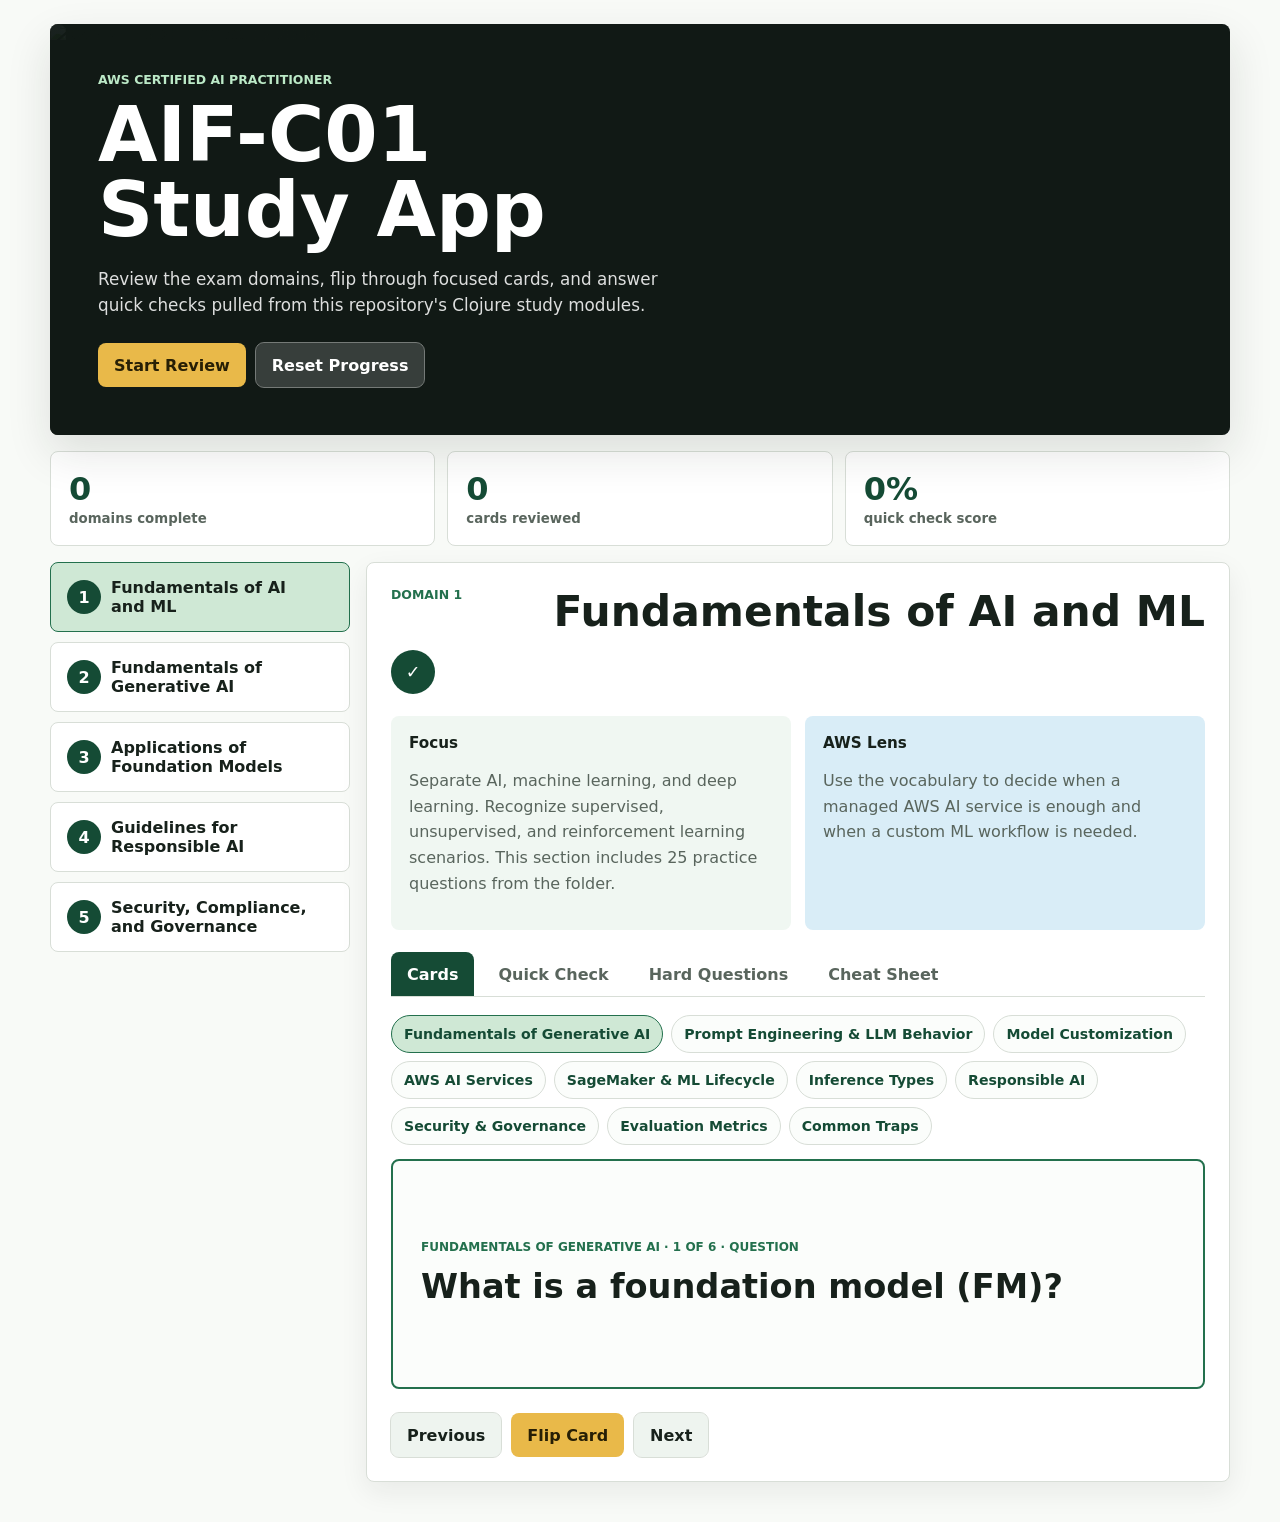
==== docs/index.html @ be67ee7b "Add docs site for GitHub Pages" ====
<!doctype html>
<html lang="en">
  <head>
    <meta charset="utf-8" />
    <meta name="viewport" content="width=device-width, initial-scale=1" />
    <title>AIF-C01 Study App</title>
    <link rel="stylesheet" href="./styles.css" />
  </head>
  <body>
    <main class="app-shell">
      <section class="hero" aria-labelledby="app-title">
        <img
          class="hero__image"
          src="./resources/test-image-640x.png"
          alt="AWS AI practitioner study visual"
        />
        <div class="hero__content">
          <p class="eyebrow">AWS Certified AI Practitioner</p>
          <h1 id="app-title">AIF-C01 Study App</h1>
          <p>
            Review the exam domains, flip through focused cards, and answer quick
            checks pulled from this repository's Clojure study modules.
          </p>
          <div class="hero__actions" aria-label="Study actions">
            <button class="primary-action" id="start-review" type="button">
              Start Review
            </button>
            <button class="secondary-action" id="reset-progress" type="button">
              Reset Progress
            </button>
          </div>
        </div>
      </section>

      <section class="progress-strip" aria-label="Study progress">
        <div>
          <span id="completed-count">0</span>
          <small>domains complete</small>
        </div>
        <div>
          <span id="card-count">0</span>
          <small>cards reviewed</small>
        </div>
        <div>
          <span id="quiz-score">0%</span>
          <small>quick check score</small>
        </div>
      </section>

      <section class="workspace" aria-label="Study workspace">
        <nav class="domain-list" id="domain-list" aria-label="Exam domains"></nav>

        <article class="study-panel">
          <div class="panel-heading">
            <p class="eyebrow" id="selected-domain-kicker">Domain 1</p>
            <h2 id="selected-domain-title">Fundamentals of AI and ML</h2>
            <button class="icon-button" id="mark-complete" type="button" title="Mark domain complete">
              ✓
            </button>
          </div>

          <div class="insight-grid">
            <div>
              <h3>Focus</h3>
              <p id="selected-domain-summary"></p>
            </div>
            <div>
              <h3>AWS Lens</h3>
              <p id="selected-domain-aws"></p>
            </div>
          </div>

          <div class="tabs" role="tablist" aria-label="Study modes">
            <button class="tab is-active" id="tab-cards" type="button">Cards</button>
            <button class="tab" id="tab-quiz" type="button">Quick Check</button>
            <button class="tab" id="tab-hard" type="button">Hard Questions</button>
            <button class="tab" id="tab-cheat-sheet" type="button">Cheat Sheet</button>
          </div>

          <section class="mode is-active" id="cards-mode" aria-label="Flashcards">
            <div class="deck-list" id="deck-list" aria-label="Flashcard decks"></div>
            <div class="flashcard" id="flashcard" tabindex="0" role="button" aria-live="polite">
              <span class="flashcard__label">Question</span>
              <p id="flashcard-text"></p>
            </div>
            <div class="card-controls">
              <button class="secondary-action" id="previous-card" type="button">Previous</button>
              <button class="primary-action" id="flip-card" type="button">Flip Card</button>
              <button class="secondary-action" id="next-card" type="button">Next</button>
            </div>
          </section>

          <section class="mode" id="quiz-mode" aria-label="Quick check">
            <div class="quiz-meta">
              <span id="quiz-position"></span>
              <span id="quiz-source"></span>
            </div>
            <p class="quiz-question" id="quiz-question"></p>
            <div class="quiz-options" id="quiz-options"></div>
            <p class="quiz-feedback" id="quiz-feedback" aria-live="polite"></p>
            <div class="card-controls">
              <button class="secondary-action" id="previous-question" type="button">Previous</button>
              <button class="primary-action" id="next-question" type="button">Next Question</button>
            </div>
          </section>

          <section class="mode" id="cheat-sheet-mode" aria-label="Crack sheet">
            <div class="cheat-sheet" id="cheat-sheet"></div>
          </section>

          <section class="mode" id="hard-mode" aria-label="Hard questions">
            <div class="quiz-meta">
              <span id="hard-position"></span>
              <span id="hard-source"></span>
              <span id="hard-score"></span>
            </div>
            <p class="quiz-question" id="hard-question"></p>
            <div class="quiz-options" id="hard-options"></div>
            <p class="quiz-feedback" id="hard-feedback" aria-live="polite"></p>
            <div class="card-controls">
              <button class="secondary-action" id="previous-hard-question" type="button">Previous</button>
              <button class="primary-action" id="next-hard-question" type="button">Next Question</button>
            </div>
          </section>
        </article>
      </section>
    </main>

    <script src="./questions.js"></script>
    <script src="./flashcards.js"></script>
    <script src="./hard-questions.js"></script>
    <script src="./hard-questions-part2.js"></script>
    <script src="./hard-questions-part3.js"></script>
    <script src="./app.js"></script>
  </body>
</html>
---- docs/styles.css ----
:root {
  color-scheme: light;
  --ink: #17211b;
  --muted: #59655d;
  --line: #d8ded7;
  --paper: #f8faf7;
  --panel: #ffffff;
  --mint: #cfe8d5;
  --green: #23704d;
  --green-deep: #154b35;
  --amber: #e9b949;
  --coral: #d96f55;
  --sky: #d9edf7;
  --shadow: 0 18px 45px rgba(23, 33, 27, 0.12);
}

* {
  box-sizing: border-box;
}

body {
  margin: 0;
  min-height: 100vh;
  background: var(--paper);
  color: var(--ink);
  font-family:
    Inter, ui-sans-serif, system-ui, -apple-system, BlinkMacSystemFont, "Segoe UI",
    sans-serif;
}

button {
  border: 0;
  cursor: pointer;
  font: inherit;
}

.app-shell {
  width: min(1180px, calc(100% - 32px));
  margin: 0 auto;
  padding: 24px 0 40px;
}

.hero {
  position: relative;
  display: grid;
  min-height: 360px;
  overflow: hidden;
  border-radius: 8px;
  background: #111915;
  box-shadow: var(--shadow);
}

.hero__image {
  position: absolute;
  inset: 0;
  width: 100%;
  height: 100%;
  object-fit: cover;
  opacity: 0.42;
  filter: saturate(0.9) contrast(1.04);
}

.hero::after {
  position: absolute;
  inset: 0;
  content: "";
  background: linear-gradient(90deg, rgba(17, 25, 21, 0.9), rgba(17, 25, 21, 0.36));
}

.hero__content {
  position: relative;
  z-index: 1;
  align-self: end;
  max-width: 680px;
  padding: 48px;
  color: white;
}

.eyebrow {
  margin: 0 0 10px;
  color: var(--green);
  font-size: 0.78rem;
  font-weight: 800;
  letter-spacing: 0;
  text-transform: uppercase;
}

.hero .eyebrow {
  color: #bce9c7;
}

h1,
h2,
h3,
p {
  overflow-wrap: anywhere;
}

h1 {
  margin: 0;
  font-size: clamp(2.35rem, 6vw, 5.1rem);
  line-height: 0.98;
  letter-spacing: 0;
}

.hero p:not(.eyebrow) {
  max-width: 54ch;
  margin: 18px 0 0;
  color: rgba(255, 255, 255, 0.86);
  font-size: 1.05rem;
  line-height: 1.6;
}

.hero__actions,
.card-controls {
  display: flex;
  flex-wrap: wrap;
  gap: 10px;
  margin-top: 24px;
}

.primary-action,
.secondary-action,
.tab,
.domain-button {
  min-height: 44px;
  border-radius: 8px;
  padding: 0 16px;
  font-weight: 800;
}

.primary-action {
  background: var(--amber);
  color: #271f05;
}

.secondary-action {
  background: rgba(255, 255, 255, 0.16);
  color: inherit;
  outline: 1px solid rgba(255, 255, 255, 0.42);
}

.study-panel .secondary-action {
  background: #eef4ef;
  color: var(--ink);
  outline-color: var(--line);
}

.progress-strip {
  display: grid;
  grid-template-columns: repeat(3, 1fr);
  gap: 12px;
  margin: 16px 0;
}

.progress-strip div {
  min-height: 92px;
  border: 1px solid var(--line);
  border-radius: 8px;
  background: var(--panel);
  padding: 18px;
}

.progress-strip span {
  display: block;
  color: var(--green-deep);
  font-size: 2rem;
  font-weight: 900;
}

.progress-strip small {
  color: var(--muted);
  font-weight: 700;
}

.workspace {
  display: grid;
  grid-template-columns: 300px 1fr;
  gap: 16px;
  align-items: start;
}

.domain-list {
  display: grid;
  gap: 10px;
}

.domain-button {
  display: grid;
  grid-template-columns: auto 1fr auto;
  gap: 10px;
  align-items: center;
  width: 100%;
  min-height: 70px;
  border: 1px solid var(--line);
  background: var(--panel);
  color: var(--ink);
  text-align: left;
}

.domain-button.is-active {
  border-color: var(--green);
  background: var(--mint);
}

.domain-button__number {
  display: grid;
  place-items: center;
  width: 34px;
  height: 34px;
  border-radius: 50%;
  background: var(--green-deep);
  color: white;
  font-weight: 900;
}

.domain-button__status {
  color: var(--green);
  font-size: 1.25rem;
}

.study-panel {
  border: 1px solid var(--line);
  border-radius: 8px;
  background: var(--panel);
  padding: 24px;
  box-shadow: 0 10px 28px rgba(23, 33, 27, 0.07);
}

.panel-heading {
  display: grid;
  grid-template-columns: 1fr auto;
  gap: 14px;
  align-items: start;
}

.panel-heading h2 {
  margin: 0;
  font-size: clamp(1.7rem, 4vw, 2.65rem);
  letter-spacing: 0;
}

.icon-button {
  display: grid;
  place-items: center;
  width: 44px;
  height: 44px;
  border-radius: 50%;
  background: var(--green-deep);
  color: white;
  font-size: 1.1rem;
  font-weight: 900;
}

.icon-button.is-complete {
  background: var(--coral);
}

.insight-grid {
  display: grid;
  grid-template-columns: repeat(2, 1fr);
  gap: 14px;
  margin: 22px 0;
}

.insight-grid div {
  min-height: 150px;
  border-radius: 8px;
  background: #f0f7f2;
  padding: 18px;
}

.insight-grid div:nth-child(2) {
  background: var(--sky);
}

.insight-grid h3 {
  margin: 0 0 10px;
  font-size: 0.95rem;
}

.insight-grid p,
.quiz-question,
.quiz-feedback {
  color: var(--muted);
  line-height: 1.6;
}

.tabs {
  display: flex;
  flex-wrap: wrap;
  gap: 8px;
  border-bottom: 1px solid var(--line);
  margin-bottom: 18px;
}

.tab {
  border-radius: 8px 8px 0 0;
  background: transparent;
  color: var(--muted);
}

.tab.is-active {
  background: var(--green-deep);
  color: white;
}

.mode {
  display: none;
}

.mode.is-active {
  display: block;
}

.flashcard {
  display: grid;
  align-content: center;
  min-height: 230px;
  border: 2px solid var(--green);
  border-radius: 8px;
  background: #fbfdfb;
  padding: 28px;
}

.deck-list {
  display: flex;
  flex-wrap: wrap;
  gap: 8px;
  margin-bottom: 14px;
}

.deck-button {
  min-height: 38px;
  border: 1px solid var(--line);
  border-radius: 999px;
  background: #fbfdfb;
  color: var(--green-deep);
  padding: 0 12px;
  font-size: 0.88rem;
  font-weight: 800;
}

.deck-button.is-active {
  border-color: var(--green);
  background: var(--mint);
}

.flashcard__label {
  color: var(--green);
  font-size: 0.75rem;
  font-weight: 900;
  text-transform: uppercase;
}

.flashcard p {
  margin: 12px 0 0;
  font-size: clamp(1.35rem, 3vw, 2.1rem);
  font-weight: 850;
  line-height: 1.24;
}

.quiz-options {
  display: grid;
  gap: 10px;
}

.quiz-meta {
  display: flex;
  flex-wrap: wrap;
  gap: 8px;
  margin-bottom: 10px;
}

.quiz-meta span {
  border-radius: 999px;
  background: #eef4ef;
  color: var(--green-deep);
  padding: 6px 10px;
  font-size: 0.82rem;
  font-weight: 800;
}

.quiz-options button {
  min-height: 54px;
  border: 1px solid var(--line);
  border-radius: 8px;
  background: #fbfdfb;
  color: var(--ink);
  padding: 12px 14px;
  text-align: left;
}

.quiz-options button.is-correct {
  border-color: var(--green);
  background: var(--mint);
}

.quiz-options button.is-wrong {
  border-color: var(--coral);
  background: #fbe8e2;
}

.cheat-sheet {
  display: grid;
  gap: 14px;
}

.cheat-section {
  border: 1px solid var(--line);
  border-radius: 8px;
  background: #fbfdfb;
  padding: 18px;
}

.cheat-section h3 {
  margin: 0 0 12px;
  color: var(--green-deep);
}

.cheat-grid {
  display: grid;
  grid-template-columns: minmax(120px, 0.8fr) minmax(160px, 1.2fr);
  overflow: hidden;
  border: 1px solid var(--line);
  border-radius: 8px;
}

.cheat-grid div {
  min-height: 42px;
  border-bottom: 1px solid var(--line);
  padding: 10px 12px;
  overflow-wrap: anywhere;
}

.cheat-grid div:nth-child(odd) {
  background: #eef4ef;
  font-weight: 800;
}

.cheat-grid div:nth-last-child(-n + 2) {
  border-bottom: 0;
}

.cheat-note {
  margin: 12px 0 0;
  color: var(--muted);
  font-weight: 800;
  line-height: 1.5;
}

.trap-list {
  display: grid;
  gap: 10px;
  margin: 0;
  padding: 0;
  list-style: none;
}

.trap-list li {
  border-left: 4px solid var(--coral);
  background: #fff7f4;
  border-radius: 6px;
  padding: 10px 12px;
  color: var(--muted);
  font-weight: 750;
}

@media (max-width: 820px) {
  .app-shell {
    width: min(100% - 20px, 1180px);
    padding-top: 10px;
  }

  .hero {
    min-height: 420px;
  }

  .hero::after {
    background: linear-gradient(180deg, rgba(17, 25, 21, 0.36), rgba(17, 25, 21, 0.9));
  }

  .hero__content {
    padding: 28px;
  }

  .progress-strip,
  .workspace,
  .insight-grid,
  .cheat-grid {
    grid-template-columns: 1fr;
  }

  .cheat-grid div {
    border-bottom: 1px solid var(--line);
  }

  .domain-list {
    grid-template-columns: 1fr;
  }
}
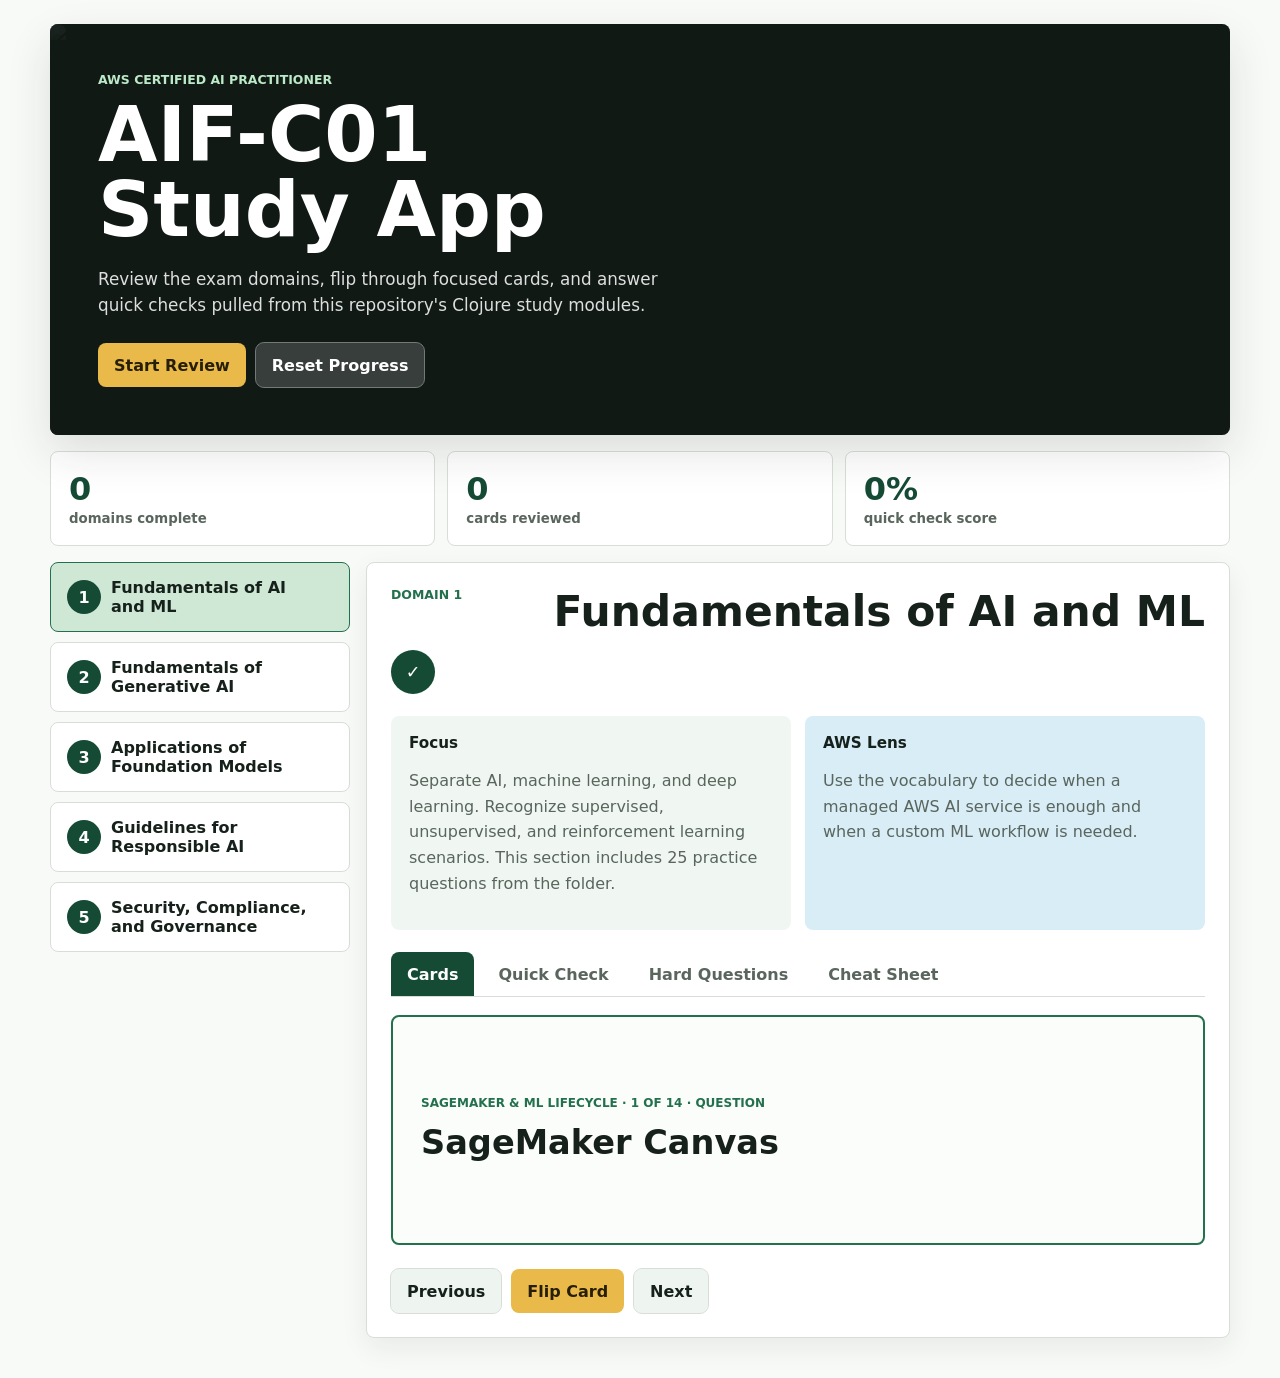
==== commit f3d0e2c9: "Make flashcards follow selected domain" ====
--- a/docs/index.html
+++ b/docs/index.html
@@ -78,7 +78,6 @@
           </div>
 
           <section class="mode is-active" id="cards-mode" aria-label="Flashcards">
-            <div class="deck-list" id="deck-list" aria-label="Flashcard decks"></div>
             <div class="flashcard" id="flashcard" tabindex="0" role="button" aria-live="polite">
               <span class="flashcard__label">Question</span>
               <p id="flashcard-text"></p>
--- a/docs/styles.css
+++ b/docs/styles.css
@@ -323,29 +323,6 @@
   padding: 28px;
 }
 
-.deck-list {
-  display: flex;
-  flex-wrap: wrap;
-  gap: 8px;
-  margin-bottom: 14px;
-}
-
-.deck-button {
-  min-height: 38px;
-  border: 1px solid var(--line);
-  border-radius: 999px;
-  background: #fbfdfb;
-  color: var(--green-deep);
-  padding: 0 12px;
-  font-size: 0.88rem;
-  font-weight: 800;
-}
-
-.deck-button.is-active {
-  border-color: var(--green);
-  background: var(--mint);
-}
-
 .flashcard__label {
   color: var(--green);
   font-size: 0.75rem;
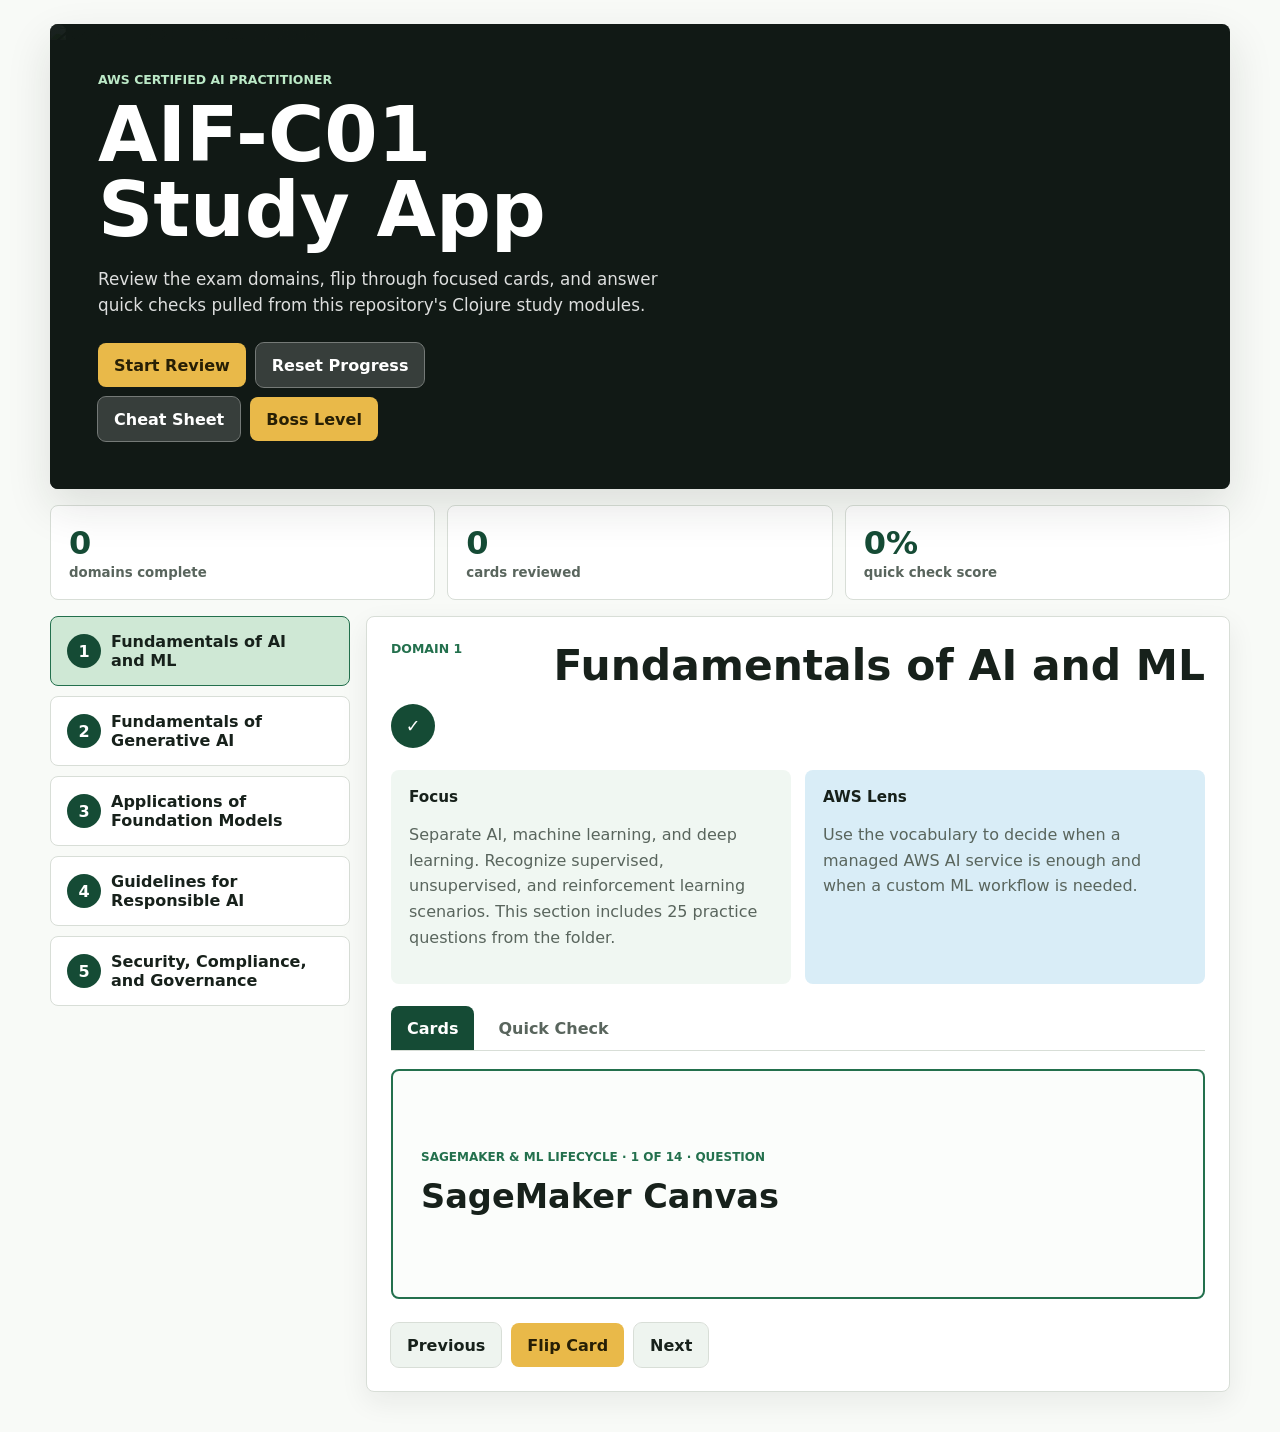
==== commit 576edae7: "Promote boss level and cheat sheet to page views" ====
--- a/docs/index.html
+++ b/docs/index.html
@@ -22,12 +22,22 @@
             checks pulled from this repository's Clojure study modules.
           </p>
           <div class="hero__actions" aria-label="Study actions">
-            <button class="primary-action" id="start-review" type="button">
-              Start Review
-            </button>
-            <button class="secondary-action" id="reset-progress" type="button">
-              Reset Progress
-            </button>
+            <div class="hero__actions-left">
+              <button class="primary-action" id="start-review" type="button">
+                Start Review
+              </button>
+              <button class="secondary-action" id="reset-progress" type="button">
+                Reset Progress
+              </button>
+            </div>
+            <div class="hero__actions-right">
+              <button class="secondary-action" id="open-cheat-sheet" type="button">
+                Cheat Sheet
+              </button>
+              <button class="primary-action" id="open-boss-level" type="button">
+                Boss Level
+              </button>
+            </div>
           </div>
         </div>
       </section>
@@ -47,7 +57,7 @@
         </div>
       </section>
 
-      <section class="workspace" aria-label="Study workspace">
+      <section class="workspace" id="workspace" aria-label="Study workspace">
         <nav class="domain-list" id="domain-list" aria-label="Exam domains"></nav>
 
         <article class="study-panel">
@@ -73,8 +83,6 @@
           <div class="tabs" role="tablist" aria-label="Study modes">
             <button class="tab is-active" id="tab-cards" type="button">Cards</button>
             <button class="tab" id="tab-quiz" type="button">Quick Check</button>
-            <button class="tab" id="tab-hard" type="button">Hard Questions</button>
-            <button class="tab" id="tab-cheat-sheet" type="button">Cheat Sheet</button>
           </div>
 
           <section class="mode is-active" id="cards-mode" aria-label="Flashcards">
@@ -104,10 +112,18 @@
           </section>
 
           <section class="mode" id="cheat-sheet-mode" aria-label="Crack sheet">
+            <div class="standalone-header">
+              <p class="eyebrow">Separate Page</p>
+              <h3>Cheat Sheet</h3>
+            </div>
             <div class="cheat-sheet" id="cheat-sheet"></div>
           </section>
 
-          <section class="mode" id="hard-mode" aria-label="Hard questions">
+          <section class="mode" id="hard-mode" aria-label="Boss level questions">
+            <div class="standalone-header">
+              <p class="eyebrow">Separate Page</p>
+              <h3>Boss Level</h3>
+            </div>
             <div class="quiz-meta">
               <span id="hard-position"></span>
               <span id="hard-source"></span>
--- a/docs/styles.css
+++ b/docs/styles.css
@@ -119,6 +119,18 @@
   margin-top: 24px;
 }
 
+.hero__actions {
+  align-items: center;
+  justify-content: space-between;
+}
+
+.hero__actions-left,
+.hero__actions-right {
+  display: flex;
+  flex-wrap: wrap;
+  gap: 10px;
+}
+
 .primary-action,
 .secondary-action,
 .tab,
@@ -140,6 +152,14 @@
   outline: 1px solid rgba(255, 255, 255, 0.42);
 }
 
+.secondary-action.is-active {
+  background: rgba(255, 255, 255, 0.28);
+}
+
+.primary-action.is-active {
+  box-shadow: inset 0 0 0 2px rgba(39, 31, 5, 0.28);
+}
+
 .study-panel .secondary-action {
   background: #eef4ef;
   color: var(--ink);
@@ -178,6 +198,17 @@
   grid-template-columns: 300px 1fr;
   gap: 16px;
   align-items: start;
+}
+
+.workspace.is-standalone {
+  grid-template-columns: 1fr;
+}
+
+.workspace.is-standalone .domain-list,
+.workspace.is-standalone .panel-heading,
+.workspace.is-standalone .insight-grid,
+.workspace.is-standalone .tabs {
+  display: none;
 }
 
 .domain-list {
@@ -313,6 +344,15 @@
   display: block;
 }
 
+.standalone-header {
+  margin-bottom: 16px;
+}
+
+.standalone-header h3 {
+  margin: 0;
+  font-size: clamp(1.7rem, 4vw, 2.65rem);
+}
+
 .flashcard {
   display: grid;
   align-content: center;
@@ -461,6 +501,15 @@
     padding: 28px;
   }
 
+  .hero__actions {
+    align-items: stretch;
+  }
+
+  .hero__actions-left,
+  .hero__actions-right {
+    width: 100%;
+  }
+
   .progress-strip,
   .workspace,
   .insight-grid,
